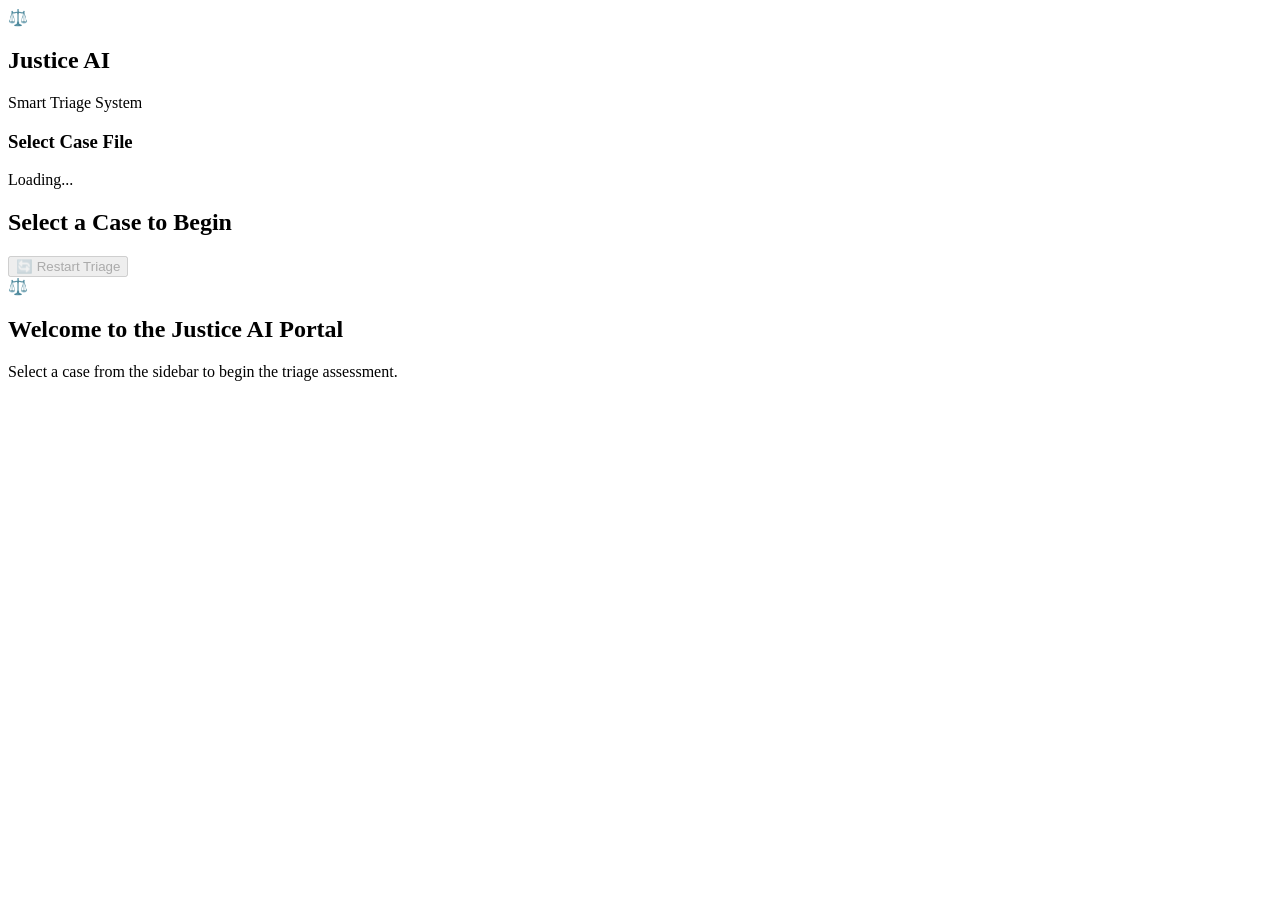
==== server/ui/index.html @ 819ed519 "feat: Implement Smart Triage UI with AI Resolution and Escalation flow" ====
<!DOCTYPE html>
<html lang="en">
<head>
    <meta charset="UTF-8">
    <meta name="viewport" content="width=device-width, initial-scale=1.0">
    <title>Justice AI Portal - Smart Triage</title>
    <link href="https://fonts.googleapis.com/css2?family=Inter:wght@300;400;500;600;700&display=swap" rel="stylesheet">
    <link rel="stylesheet" href="/styles.css">
</head>
<body>
    <div class="app-container">
        <!-- Sidebar -->
        <aside class="sidebar">
            <div class="logo-container">
                <span class="emoji">⚖️</span>
                <h1>Justice AI</h1>
                <p class="subtitle">Smart Triage System</p>
            </div>
            
            <div class="sidebar-section">
                <h3>Select Case File</h3>
                <div id="task-list" class="task-list">
                    <div class="loading-spinner">Loading...</div>
                </div>
            </div>
        </aside>

        <!-- Main Content -->
        <main class="main-content">
            <header class="top-nav">
                <div class="case-header">
                    <h2 id="case-title">Select a Case to Begin</h2>
                    <span id="case-difficulty" class="badge" style="display:none;"></span>
                </div>
                <button id="reset-btn" class="btn secondary-btn" disabled>🔄 Restart Triage</button>
            </header>

            <div id="empty-state" class="empty-state">
                <span class="emoji-large">⚖️</span>
                <h2>Welcome to the Justice AI Portal</h2>
                <p>Select a case from the sidebar to begin the triage assessment.</p>
            </div>

            <div id="triage-flow" style="display: none;">
                <!-- Progress Stepper -->
                <div class="stepper">
                    <div class="step active" id="step-1">1. Triage</div>
                    <div class="step" id="step-2">2. Category</div>
                    <div class="step" id="step-3">3. Evidence</div>
                    <div class="step" id="step-4">4. Resolution</div>
                </div>

                <!-- Phase A: Civil vs Criminal -->
                <div id="phase-a" class="phase-panel panel glass">
                    <h3 class="phase-title">Current Status: Assessment Phase</h3>
                    <p class="phase-subtitle">Please identify the nature of your legal matter to begin.</p>
                    <div class="triage-buttons">
                        <button class="triage-btn" data-type="civil">
                            <span class="btn-title">[ CIVIL CASE ]</span>
                            <span class="btn-desc">Disputes between individuals/orgs</span>
                        </button>
                        <button class="triage-btn" data-type="criminal">
                            <span class="btn-title">[ CRIMINAL CASE ]</span>
                            <span class="btn-desc">Offenses against the law/state</span>
                        </button>
                    </div>
                </div>

                <!-- Phase B: Sub-Category -->
                <div id="phase-b" class="phase-panel panel glass" style="display: none;">
                    <h3 class="phase-title">Select Sub-Category</h3>
                    <div class="grid-buttons" id="sub-cat-grid">
                        <!-- Populated by JS -->
                    </div>
                    <div class="mt-3">
                        <button class="btn secondary-btn" id="back-to-a">Back</button>
                    </div>
                </div>

                <!-- Phase C & D: Evidence & AI Resolution -->
                <div id="phase-c" class="content-grid" style="display: none;">
                    <!-- Left Panel: Case Details / Evidence -->
                    <div class="case-details panel glass">
                        <div class="section-block">
                            <h3>Fact Pattern</h3>
                            <p id="fact-pattern" class="text-block">...</p>
                        </div>
                        <div class="section-block">
                            <h3>Evidence Flags</h3>
                            <div id="evidence-flags" class="tags-container"></div>
                        </div>
                        <div class="section-block">
                            <h3>Applicable Statutes</h3>
                            <ul id="statutes-list" class="styled-list"></ul>
                        </div>
                        <div class="section-block">
                            <h3>Precedents</h3>
                            <div id="precedents-list" class="accordion"></div>
                        </div>
                    </div>

                    <!-- Right Panel: AI Resolution -->
                    <div class="judgment-panel panel glass">
                        <div id="ai-trigger-section">
                            <h3>Evidence Gathered</h3>
                            <p class="hint-text mb-3">The AI will now analyze the dossier and prepare a draft resolution.</p>
                            <button id="summon-ai-btn" class="btn primary-btn w-100">Generate Draft Resolution</button>
                        </div>

                        <!-- AI Processing State -->
                        <div id="ai-loading" class="ai-loading" style="display: none; text-align: center; padding: 2rem 0;">
                            <div class="spinner" style="margin: 0 auto 1rem;">⚖️</div>
                            <p id="ai-loading-text" style="color: var(--accent-primary); font-style: italic;">Compiling AI Judgment Summary...</p>
                        </div>

                        <!-- AI Output Panel -->
                        <div id="ai-output" class="ai-output" style="display: none;">
                            <div class="ai-header">
                                ⚖️ AI Preliminary Resolution
                                <span class="status-badge">Status: Draft Prepared</span>
                            </div>
                            
                            <div class="ai-verdict-box">
                                <div><strong>Case ID:</strong> <span id="ai-case-id"></span></div>
                                <div class="mt-2"><strong>Recommended Verdict:</strong> <span id="ai-verdict" class="badge"></span></div>
                            </div>
                            
                            <div class="ai-reasoning">
                                <strong>Analysis:</strong>
                                <p id="ai-reasoning-text" class="text-block ai-text-block"></p>
                            </div>

                            <!-- Decision Matrix -->
                            <div id="decision-matrix" class="decision-matrix mt-3">
                                <h4>Choose an Action:</h4>
                                <div class="decision-buttons">
                                    <button class="btn btn-success w-100 mb-2" id="btn-accept">✅ Accept AI Resolution</button>
                                    <button class="btn btn-info w-100 mb-2" id="btn-refine">📝 Add More Context</button>
                                    <button class="btn btn-danger outline w-100" id="btn-escalate">🧑‍⚖️ Request Human Judge</button>
                                </div>
                            </div>

                            <!-- Results Overlay (After Accept) -->
                            <div id="results-overlay" class="results-overlay mt-3" style="display: none;">
                                <h3>Official Record Saved</h3>
                                <div class="metrics-grid">
                                    <div class="metric"><span class="metric-label">Logic</span><span id="score-logic">0.00</span></div>
                                    <div class="metric"><span class="metric-label">Accuracy</span><span id="score-accuracy">0.00</span></div>
                                    <div class="metric"><span class="metric-label">Fairness</span><span id="score-fairness">0.00</span></div>
                                    <div class="metric"><span class="metric-label">Citation</span><span id="score-citation">0.00</span></div>
                                </div>
                                <div style="text-align:center; margin-top: 1rem; color:var(--accent-success); font-weight:bold;">
                                    Composite Score: <span id="composite-score">0.00</span>
                                </div>
                            </div>
                        </div>
                    </div>
                </div>
            </div>
        </main>
    </div>

    <!-- Escalation Modal -->
    <div id="escalation-modal" class="modal-overlay" style="display: none;">
        <div class="modal-content glass panel">
            <h3>Transitioning to Human Oversight...</h3>
            <p>To help the Judge review your case faster, please tell us why you are escalating:</p>
            <div class="checkbox-group mt-3">
                <label class="checkbox-label"><input type="checkbox"> I disagree with the AI's interpretation of the law.</label>
                <label class="checkbox-label"><input type="checkbox"> The AI missed a key piece of my evidence.</label>
                <label class="checkbox-label"><input type="checkbox"> The case is too emotionally/legally complex for an algorithm.</label>
            </div>
            <div class="mt-4" style="display:flex; gap:10px;">
                <button class="btn btn-danger w-100" id="btn-confirm-transfer">Confirm Transfer</button>
                <button class="btn secondary-btn w-100" id="btn-cancel-transfer">Cancel</button>
            </div>
        </div>
    </div>

    <script src="/script.js"></script>
</body>
</html>
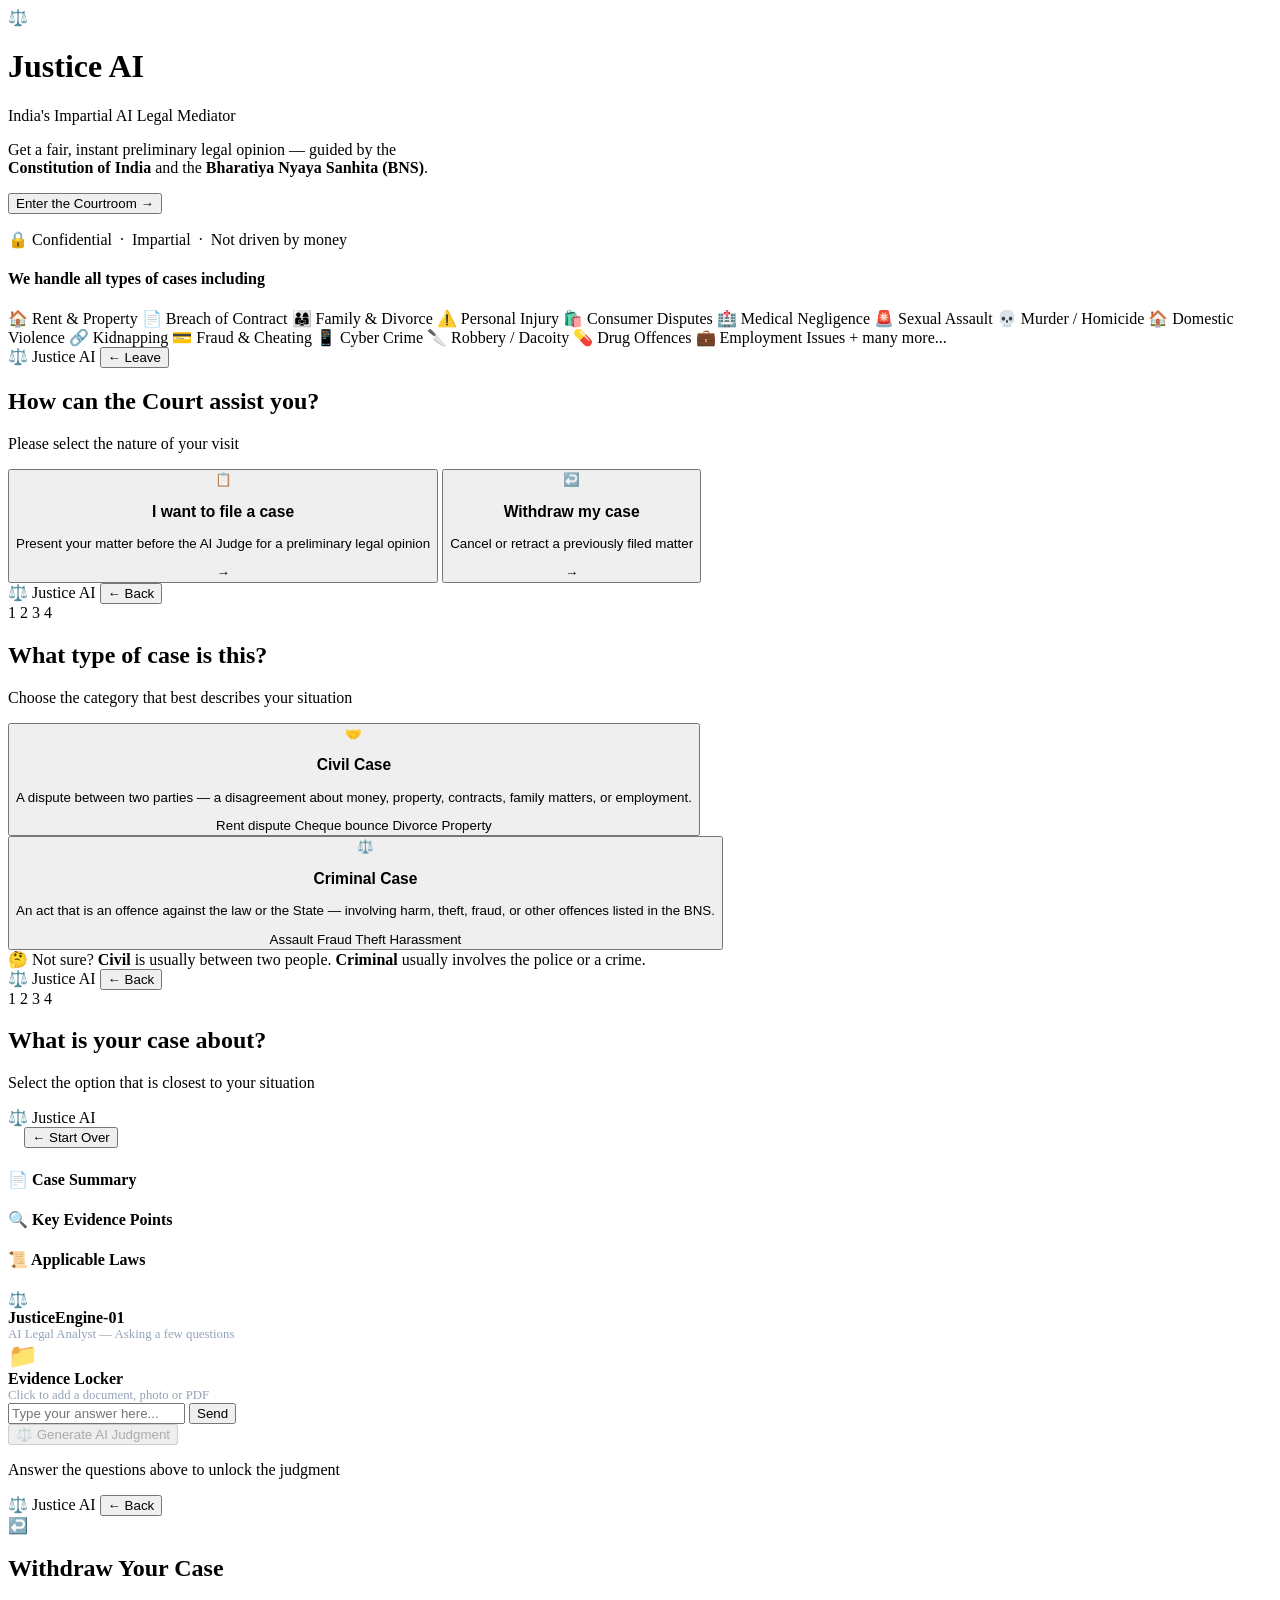
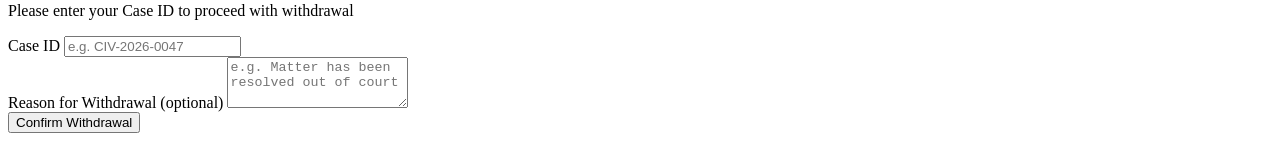
==== commit 7407e6a7: "feat: Real LLM chat, expanded case categories (murder/assault/rape/DV), case overview on landing" ====
--- a/server/ui/index.html
+++ b/server/ui/index.html
@@ -3,176 +3,350 @@
 <head>
     <meta charset="UTF-8">
     <meta name="viewport" content="width=device-width, initial-scale=1.0">
-    <title>Justice AI Portal - Smart Triage</title>
-    <link href="https://fonts.googleapis.com/css2?family=Inter:wght@300;400;500;600;700&display=swap" rel="stylesheet">
-    <link rel="stylesheet" href="/styles.css">
+    <title>Justice AI — India's AI Legal Mediator</title>
+    <meta name="description" content="File your case, get a fair AI-powered legal opinion, and access justice without delays.">
+    <link rel="preconnect" href="https://fonts.googleapis.com">
+    <link rel="preconnect" href="https://fonts.gstatic.com" crossorigin>
+    <link href="https://fonts.googleapis.com/css2?family=Playfair+Display:wght@400;600;700&family=Inter:wght@300;400;500;600;700&display=swap" rel="stylesheet">
+    <link rel="stylesheet" href="/styles.css?v=4">
 </head>
 <body>
-    <div class="app-container">
-        <!-- Sidebar -->
-        <aside class="sidebar">
-            <div class="logo-container">
-                <span class="emoji">⚖️</span>
-                <h1>Justice AI</h1>
-                <p class="subtitle">Smart Triage System</p>
-            </div>
-            
-            <div class="sidebar-section">
-                <h3>Select Case File</h3>
-                <div id="task-list" class="task-list">
-                    <div class="loading-spinner">Loading...</div>
-                </div>
-            </div>
-        </aside>
-
-        <!-- Main Content -->
-        <main class="main-content">
-            <header class="top-nav">
-                <div class="case-header">
-                    <h2 id="case-title">Select a Case to Begin</h2>
-                    <span id="case-difficulty" class="badge" style="display:none;"></span>
-                </div>
-                <button id="reset-btn" class="btn secondary-btn" disabled>🔄 Restart Triage</button>
-            </header>
-
-            <div id="empty-state" class="empty-state">
-                <span class="emoji-large">⚖️</span>
-                <h2>Welcome to the Justice AI Portal</h2>
-                <p>Select a case from the sidebar to begin the triage assessment.</p>
-            </div>
-
-            <div id="triage-flow" style="display: none;">
-                <!-- Progress Stepper -->
-                <div class="stepper">
-                    <div class="step active" id="step-1">1. Triage</div>
-                    <div class="step" id="step-2">2. Category</div>
-                    <div class="step" id="step-3">3. Evidence</div>
-                    <div class="step" id="step-4">4. Resolution</div>
-                </div>
-
-                <!-- Phase A: Civil vs Criminal -->
-                <div id="phase-a" class="phase-panel panel glass">
-                    <h3 class="phase-title">Current Status: Assessment Phase</h3>
-                    <p class="phase-subtitle">Please identify the nature of your legal matter to begin.</p>
-                    <div class="triage-buttons">
-                        <button class="triage-btn" data-type="civil">
-                            <span class="btn-title">[ CIVIL CASE ]</span>
-                            <span class="btn-desc">Disputes between individuals/orgs</span>
+
+    <!-- ═══════════════════════════════════════════════════ -->
+    <!--  SCREEN 1: THE LANDING PAGE                        -->
+    <!-- ═══════════════════════════════════════════════════ -->
+    <div id="screen-landing" class="screen active">
+        <div class="landing-bg"></div>
+        <div class="landing-content">
+            <div class="emblem">⚖️</div>
+            <h1 class="portal-title">Justice AI</h1>
+            <p class="portal-sub">India's Impartial AI Legal Mediator</p>
+            <p class="portal-desc">
+                Get a fair, instant preliminary legal opinion — guided by the<br>
+                <strong>Constitution of India</strong> and the <strong>Bharatiya Nyaya Sanhita (BNS)</strong>.
+            </p>
+            <button id="enter-btn" class="btn-gold pulse">
+                Enter the Courtroom
+                <span class="btn-arrow">→</span>
+            </button>
+            <p class="landing-note">🔒 Confidential &nbsp;·&nbsp; Impartial &nbsp;·&nbsp; Not driven by money</p>
+
+            <div class="overview-strip">
+                <h4>We handle all types of cases including</h4>
+                <div class="overview-chips">
+                    <span class="ov-chip">🏠 Rent &amp; Property</span>
+                    <span class="ov-chip">📄 Breach of Contract</span>
+                    <span class="ov-chip">👨‍👩‍👧 Family &amp; Divorce</span>
+                    <span class="ov-chip">⚠️ Personal Injury</span>
+                    <span class="ov-chip">🛍️ Consumer Disputes</span>
+                    <span class="ov-chip">🏥 Medical Negligence</span>
+                    <span class="ov-chip red">🚨 Sexual Assault</span>
+                    <span class="ov-chip red">💀 Murder / Homicide</span>
+                    <span class="ov-chip red">🏠 Domestic Violence</span>
+                    <span class="ov-chip red">🔗 Kidnapping</span>
+                    <span class="ov-chip">💳 Fraud &amp; Cheating</span>
+                    <span class="ov-chip">📱 Cyber Crime</span>
+                    <span class="ov-chip red">🔪 Robbery / Dacoity</span>
+                    <span class="ov-chip">💊 Drug Offences</span>
+                    <span class="ov-chip">💼 Employment Issues</span>
+                    <span class="ov-chip">+ many more...</span>
+                </div>
+            </div>
+        </div>
+    </div>
+
+    <!-- ═══════════════════════════════════════════════════ -->
+    <!--  SCREEN 2: WHAT DO YOU WANT TO DO?                 -->
+    <!-- ═══════════════════════════════════════════════════ -->
+    <div id="screen-action" class="screen">
+        <div class="court-nav">
+            <span class="nav-logo">⚖️ Justice AI</span>
+            <button class="btn-ghost" id="back-to-landing">← Leave</button>
+        </div>
+        <div class="screen-inner">
+            <h2 class="screen-title">How can the Court assist you?</h2>
+            <p class="screen-subtitle">Please select the nature of your visit</p>
+
+            <div class="action-cards">
+                <button class="action-card primary-card" id="btn-file-case">
+                    <div class="card-icon">📋</div>
+                    <div class="card-body">
+                        <h3>I want to file a case</h3>
+                        <p>Present your matter before the AI Judge for a preliminary legal opinion</p>
+                    </div>
+                    <span class="card-arrow">→</span>
+                </button>
+
+                <button class="action-card danger-card" id="btn-withdraw">
+                    <div class="card-icon">↩️</div>
+                    <div class="card-body">
+                        <h3>Withdraw my case</h3>
+                        <p>Cancel or retract a previously filed matter</p>
+                    </div>
+                    <span class="card-arrow">→</span>
+                </button>
+            </div>
+        </div>
+    </div>
+
+    <!-- ═══════════════════════════════════════════════════ -->
+    <!--  SCREEN 3: CIVIL OR CRIMINAL?                      -->
+    <!-- ═══════════════════════════════════════════════════ -->
+    <div id="screen-type" class="screen">
+        <div class="court-nav">
+            <span class="nav-logo">⚖️ Justice AI</span>
+            <button class="btn-ghost" id="back-to-action">← Back</button>
+        </div>
+        <div class="screen-inner">
+            <div class="progress-strip">
+                <span class="ps-dot done">1</span>
+                <span class="ps-line done"></span>
+                <span class="ps-dot active">2</span>
+                <span class="ps-line"></span>
+                <span class="ps-dot">3</span>
+                <span class="ps-line"></span>
+                <span class="ps-dot">4</span>
+            </div>
+
+            <h2 class="screen-title">What type of case is this?</h2>
+            <p class="screen-subtitle">Choose the category that best describes your situation</p>
+
+            <div class="type-cards">
+                <button class="type-card" id="btn-civil" data-type="civil">
+                    <div class="type-icon">🤝</div>
+                    <h3>Civil Case</h3>
+                    <p>A dispute between two parties — a disagreement about money, property, contracts, family matters, or employment.</p>
+                    <div class="type-examples">
+                        <span>Rent dispute</span>
+                        <span>Cheque bounce</span>
+                        <span>Divorce</span>
+                        <span>Property</span>
+                    </div>
+                </button>
+
+                <button class="type-card" id="btn-criminal" data-type="criminal">
+                    <div class="type-icon">⚖️</div>
+                    <h3>Criminal Case</h3>
+                    <p>An act that is an offence against the law or the State — involving harm, theft, fraud, or other offences listed in the BNS.</p>
+                    <div class="type-examples">
+                        <span>Assault</span>
+                        <span>Fraud</span>
+                        <span>Theft</span>
+                        <span>Harassment</span>
+                    </div>
+                </button>
+            </div>
+
+            <div class="help-note">
+                <span>🤔</span>
+                <span>Not sure? <strong>Civil</strong> is usually between two people. <strong>Criminal</strong> usually involves the police or a crime.</span>
+            </div>
+        </div>
+    </div>
+
+    <!-- ═══════════════════════════════════════════════════ -->
+    <!--  SCREEN 4: SUB-CATEGORY                            -->
+    <!-- ═══════════════════════════════════════════════════ -->
+    <div id="screen-subcat" class="screen">
+        <div class="court-nav">
+            <span class="nav-logo">⚖️ Justice AI</span>
+            <button class="btn-ghost" id="back-to-type">← Back</button>
+        </div>
+        <div class="screen-inner">
+            <div class="progress-strip">
+                <span class="ps-dot done">1</span>
+                <span class="ps-line done"></span>
+                <span class="ps-dot done">2</span>
+                <span class="ps-line done"></span>
+                <span class="ps-dot active">3</span>
+                <span class="ps-line"></span>
+                <span class="ps-dot">4</span>
+            </div>
+
+            <h2 class="screen-title">What is your case about?</h2>
+            <p class="screen-subtitle">Select the option that is closest to your situation</p>
+
+            <div id="subcat-grid" class="subcat-grid">
+                <!-- Populated by JS -->
+            </div>
+        </div>
+    </div>
+
+    <!-- ═══════════════════════════════════════════════════ -->
+    <!--  SCREEN 5: THE DOSSIER (Fact Finding + AI)         -->
+    <!-- ═══════════════════════════════════════════════════ -->
+    <div id="screen-dossier" class="screen">
+        <div class="court-nav">
+            <span class="nav-logo">⚖️ Justice AI</span>
+            <div style="display:flex; gap:1rem; align-items:center;">
+                <span id="dossier-badge" class="case-badge"></span>
+                <button class="btn-ghost" id="back-to-subcat">← Start Over</button>
+            </div>
+        </div>
+
+        <div class="dossier-layout">
+            <!-- Left: Case Facts (read-only) -->
+            <div class="dossier-left">
+                <div class="dossier-section">
+                    <h4 class="dossier-label">📄 Case Summary</h4>
+                    <p id="d-fact-pattern" class="dossier-text"></p>
+                </div>
+                <div class="dossier-section">
+                    <h4 class="dossier-label">🔍 Key Evidence Points</h4>
+                    <div id="d-evidence" class="evidence-chips"></div>
+                </div>
+                <div class="dossier-section">
+                    <h4 class="dossier-label">📜 Applicable Laws</h4>
+                    <ul id="d-statutes" class="law-list"></ul>
+                </div>
+            </div>
+
+            <!-- Right: Chat + AI output -->
+            <div class="dossier-right">
+                <!-- State A: Chat (Fact Finding) -->
+                <div id="chat-panel">
+                    <div class="chat-header">
+                        <span class="chat-avatar">⚖️</span>
+                        <div>
+                            <strong>JusticeEngine-01</strong>
+                            <p style="font-size:0.8rem; color:#94a3b8; margin:0;">AI Legal Analyst — Asking a few questions</p>
+                        </div>
+                    </div>
+
+                    <div id="chat-messages" class="chat-messages">
+                        <!-- populated by JS -->
+                    </div>
+
+                    <div id="locker-zone" class="locker-zone" title="Click to simulate uploading evidence document">
+                        <span style="font-size:1.5rem;">📁</span>
+                        <div>
+                            <strong>Evidence Locker</strong>
+                            <p style="font-size:0.8rem; margin:0; color:#94a3b8;">Click to add a document, photo or PDF</p>
+                        </div>
+                    </div>
+
+                    <div class="chat-input-bar">
+                        <input id="chat-input" type="text" placeholder="Type your answer here...">
+                        <button id="chat-send" class="btn-send">Send</button>
+                    </div>
+
+                    <button id="generate-btn" class="btn-gold w-100 mt-2" disabled>
+                        ⚖️ Generate AI Judgment
+                    </button>
+                    <p id="generate-hint" class="generate-hint">Answer the questions above to unlock the judgment</p>
+                </div>
+
+                <!-- State B: AI Processing -->
+                <div id="ai-thinking" style="display:none;" class="ai-thinking-panel">
+                    <div class="thinking-orb">⚖️</div>
+                    <h3>Consulting the Constitution &amp; BNS...</h3>
+                    <p>JusticeEngine-01 is reviewing your dossier</p>
+                </div>
+
+                <!-- State C: AI Verdict -->
+                <div id="verdict-panel" style="display:none;">
+                    <div class="verdict-header">
+                        <span>⚖️ AI Preliminary Resolution</span>
+                        <span class="draft-tag">DRAFT</span>
+                    </div>
+
+                    <div class="verdict-body">
+                        <div class="verdict-row">
+                            <span class="vr-label">Case ID</span>
+                            <span id="v-case-id" class="vr-value"></span>
+                        </div>
+                        <div class="verdict-row">
+                            <span class="vr-label">Recommended Finding</span>
+                            <span id="v-verdict" class="verdict-pill"></span>
+                        </div>
+                    </div>
+
+                    <div class="verdict-analysis">
+                        <h4>📘 Legal Analysis</h4>
+                        <p id="v-reasoning"></p>
+                    </div>
+
+                    <div class="verdict-actions">
+                        <p class="verdict-action-label">What would you like to do?</p>
+                        <button id="btn-accept" class="verdict-btn accept">
+                            <span class="vbtn-icon">✅</span>
+                            <div>
+                                <strong>Accept &amp; Close Case</strong>
+                                <p>I accept this resolution. Please finalise and record.</p>
+                            </div>
                         </button>
-                        <button class="triage-btn" data-type="criminal">
-                            <span class="btn-title">[ CRIMINAL CASE ]</span>
-                            <span class="btn-desc">Offenses against the law/state</span>
+                        <button id="btn-escalate" class="verdict-btn escalate">
+                            <span class="vbtn-icon">🧑‍⚖️</span>
+                            <div>
+                                <strong>Request Human Judge</strong>
+                                <p>I am not satisfied. I want a real judge to review this.</p>
+                            </div>
                         </button>
                     </div>
                 </div>
 
-                <!-- Phase B: Sub-Category -->
-                <div id="phase-b" class="phase-panel panel glass" style="display: none;">
-                    <h3 class="phase-title">Select Sub-Category</h3>
-                    <div class="grid-buttons" id="sub-cat-grid">
-                        <!-- Populated by JS -->
-                    </div>
-                    <div class="mt-3">
-                        <button class="btn secondary-btn" id="back-to-a">Back</button>
-                    </div>
-                </div>
-
-                <!-- Phase C & D: Evidence & AI Resolution -->
-                <div id="phase-c" class="content-grid" style="display: none;">
-                    <!-- Left Panel: Case Details / Evidence -->
-                    <div class="case-details panel glass">
-                        <div class="section-block">
-                            <h3>Fact Pattern</h3>
-                            <p id="fact-pattern" class="text-block">...</p>
-                        </div>
-                        <div class="section-block">
-                            <h3>Evidence Flags</h3>
-                            <div id="evidence-flags" class="tags-container"></div>
-                        </div>
-                        <div class="section-block">
-                            <h3>Applicable Statutes</h3>
-                            <ul id="statutes-list" class="styled-list"></ul>
-                        </div>
-                        <div class="section-block">
-                            <h3>Precedents</h3>
-                            <div id="precedents-list" class="accordion"></div>
-                        </div>
-                    </div>
-
-                    <!-- Right Panel: AI Resolution -->
-                    <div class="judgment-panel panel glass">
-                        <div id="ai-trigger-section">
-                            <h3>Evidence Gathered</h3>
-                            <p class="hint-text mb-3">The AI will now analyze the dossier and prepare a draft resolution.</p>
-                            <button id="summon-ai-btn" class="btn primary-btn w-100">Generate Draft Resolution</button>
-                        </div>
-
-                        <!-- AI Processing State -->
-                        <div id="ai-loading" class="ai-loading" style="display: none; text-align: center; padding: 2rem 0;">
-                            <div class="spinner" style="margin: 0 auto 1rem;">⚖️</div>
-                            <p id="ai-loading-text" style="color: var(--accent-primary); font-style: italic;">Compiling AI Judgment Summary...</p>
-                        </div>
-
-                        <!-- AI Output Panel -->
-                        <div id="ai-output" class="ai-output" style="display: none;">
-                            <div class="ai-header">
-                                ⚖️ AI Preliminary Resolution
-                                <span class="status-badge">Status: Draft Prepared</span>
-                            </div>
-                            
-                            <div class="ai-verdict-box">
-                                <div><strong>Case ID:</strong> <span id="ai-case-id"></span></div>
-                                <div class="mt-2"><strong>Recommended Verdict:</strong> <span id="ai-verdict" class="badge"></span></div>
-                            </div>
-                            
-                            <div class="ai-reasoning">
-                                <strong>Analysis:</strong>
-                                <p id="ai-reasoning-text" class="text-block ai-text-block"></p>
-                            </div>
-
-                            <!-- Decision Matrix -->
-                            <div id="decision-matrix" class="decision-matrix mt-3">
-                                <h4>Choose an Action:</h4>
-                                <div class="decision-buttons">
-                                    <button class="btn btn-success w-100 mb-2" id="btn-accept">✅ Accept AI Resolution</button>
-                                    <button class="btn btn-info w-100 mb-2" id="btn-refine">📝 Add More Context</button>
-                                    <button class="btn btn-danger outline w-100" id="btn-escalate">🧑‍⚖️ Request Human Judge</button>
-                                </div>
-                            </div>
-
-                            <!-- Results Overlay (After Accept) -->
-                            <div id="results-overlay" class="results-overlay mt-3" style="display: none;">
-                                <h3>Official Record Saved</h3>
-                                <div class="metrics-grid">
-                                    <div class="metric"><span class="metric-label">Logic</span><span id="score-logic">0.00</span></div>
-                                    <div class="metric"><span class="metric-label">Accuracy</span><span id="score-accuracy">0.00</span></div>
-                                    <div class="metric"><span class="metric-label">Fairness</span><span id="score-fairness">0.00</span></div>
-                                    <div class="metric"><span class="metric-label">Citation</span><span id="score-citation">0.00</span></div>
-                                </div>
-                                <div style="text-align:center; margin-top: 1rem; color:var(--accent-success); font-weight:bold;">
-                                    Composite Score: <span id="composite-score">0.00</span>
-                                </div>
-                            </div>
-                        </div>
-                    </div>
-                </div>
-            </div>
-        </main>
-    </div>
-
-    <!-- Escalation Modal -->
-    <div id="escalation-modal" class="modal-overlay" style="display: none;">
-        <div class="modal-content glass panel">
-            <h3>Transitioning to Human Oversight...</h3>
-            <p>To help the Judge review your case faster, please tell us why you are escalating:</p>
-            <div class="checkbox-group mt-3">
-                <label class="checkbox-label"><input type="checkbox"> I disagree with the AI's interpretation of the law.</label>
-                <label class="checkbox-label"><input type="checkbox"> The AI missed a key piece of my evidence.</label>
-                <label class="checkbox-label"><input type="checkbox"> The case is too emotionally/legally complex for an algorithm.</label>
-            </div>
-            <div class="mt-4" style="display:flex; gap:10px;">
-                <button class="btn btn-danger w-100" id="btn-confirm-transfer">Confirm Transfer</button>
-                <button class="btn secondary-btn w-100" id="btn-cancel-transfer">Cancel</button>
+                <!-- State D: Accepted -->
+                <div id="accepted-panel" style="display:none;" class="outcome-panel success">
+                    <div class="outcome-icon">✅</div>
+                    <h3>Case Resolved</h3>
+                    <p>The AI resolution has been accepted and formally recorded. No further action is required.</p>
+                    <div class="metrics-row" id="metrics-row"></div>
+                    <button class="btn-ghost mt-2" onclick="location.reload()">← Return to Homepage</button>
+                </div>
+
+                <!-- State E: Escalated -->
+                <div id="escalated-panel" style="display:none;" class="outcome-panel escalated">
+                    <div class="outcome-icon">🧑‍⚖️</div>
+                    <h3>Case Forwarded to Human Judge</h3>
+                    <p>Your complete case file and the AI's preliminary analysis have been securely sent to a human presiding officer for review.</p>
+                    <p style="font-size:0.85rem; color:#94a3b8; margin-top:1rem;">Note: Human review may take longer than AI resolution.</p>
+                    <button class="btn-ghost mt-2" onclick="location.reload()">← Return to Homepage</button>
+                </div>
+            </div>
+        </div>
+    </div>
+
+    <!-- ═══════════════════════════════════════════════════ -->
+    <!--  SCREEN: WITHDRAW CASE                             -->
+    <!-- ═══════════════════════════════════════════════════ -->
+    <div id="screen-withdraw" class="screen">
+        <div class="court-nav">
+            <span class="nav-logo">⚖️ Justice AI</span>
+            <button class="btn-ghost" id="back-from-withdraw">← Back</button>
+        </div>
+        <div class="screen-inner" style="max-width:520px;">
+            <div class="withdraw-icon">↩️</div>
+            <h2 class="screen-title">Withdraw Your Case</h2>
+            <p class="screen-subtitle">Please enter your Case ID to proceed with withdrawal</p>
+
+            <div class="form-field">
+                <label>Case ID</label>
+                <input type="text" id="withdraw-id" placeholder="e.g. CIV-2026-0047">
+            </div>
+            <div class="form-field">
+                <label>Reason for Withdrawal (optional)</label>
+                <textarea id="withdraw-reason" rows="3" placeholder="e.g. Matter has been resolved out of court"></textarea>
+            </div>
+            <button class="btn-danger w-100" id="btn-confirm-withdraw">Confirm Withdrawal</button>
+        </div>
+    </div>
+
+    <!-- ═══════════════════════════════════════════════════ -->
+    <!--  ESCALATION MODAL                                  -->
+    <!-- ═══════════════════════════════════════════════════ -->
+    <div id="escalation-modal" class="modal-overlay" style="display:none;">
+        <div class="modal-box">
+            <h3>Request Human Judge</h3>
+            <p>Please tell us why you are not satisfied with the AI's resolution. This will help the Judge review your case faster.</p>
+            <div class="check-list">
+                <label class="check-item"><input type="checkbox" id="r1"> I disagree with how the law was interpreted</label>
+                <label class="check-item"><input type="checkbox" id="r2"> Important evidence was not considered</label>
+                <label class="check-item"><input type="checkbox" id="r3"> The case is too complex for an AI</label>
+                <label class="check-item"><input type="checkbox" id="r4"> Other reason</label>
+            </div>
+            <div style="display:flex; gap:1rem; margin-top:1.5rem;">
+                <button id="modal-confirm" class="btn-danger w-100">Confirm — Forward to Judge</button>
+                <button id="modal-cancel" class="btn-ghost w-100">Cancel</button>
             </div>
         </div>
     </div>
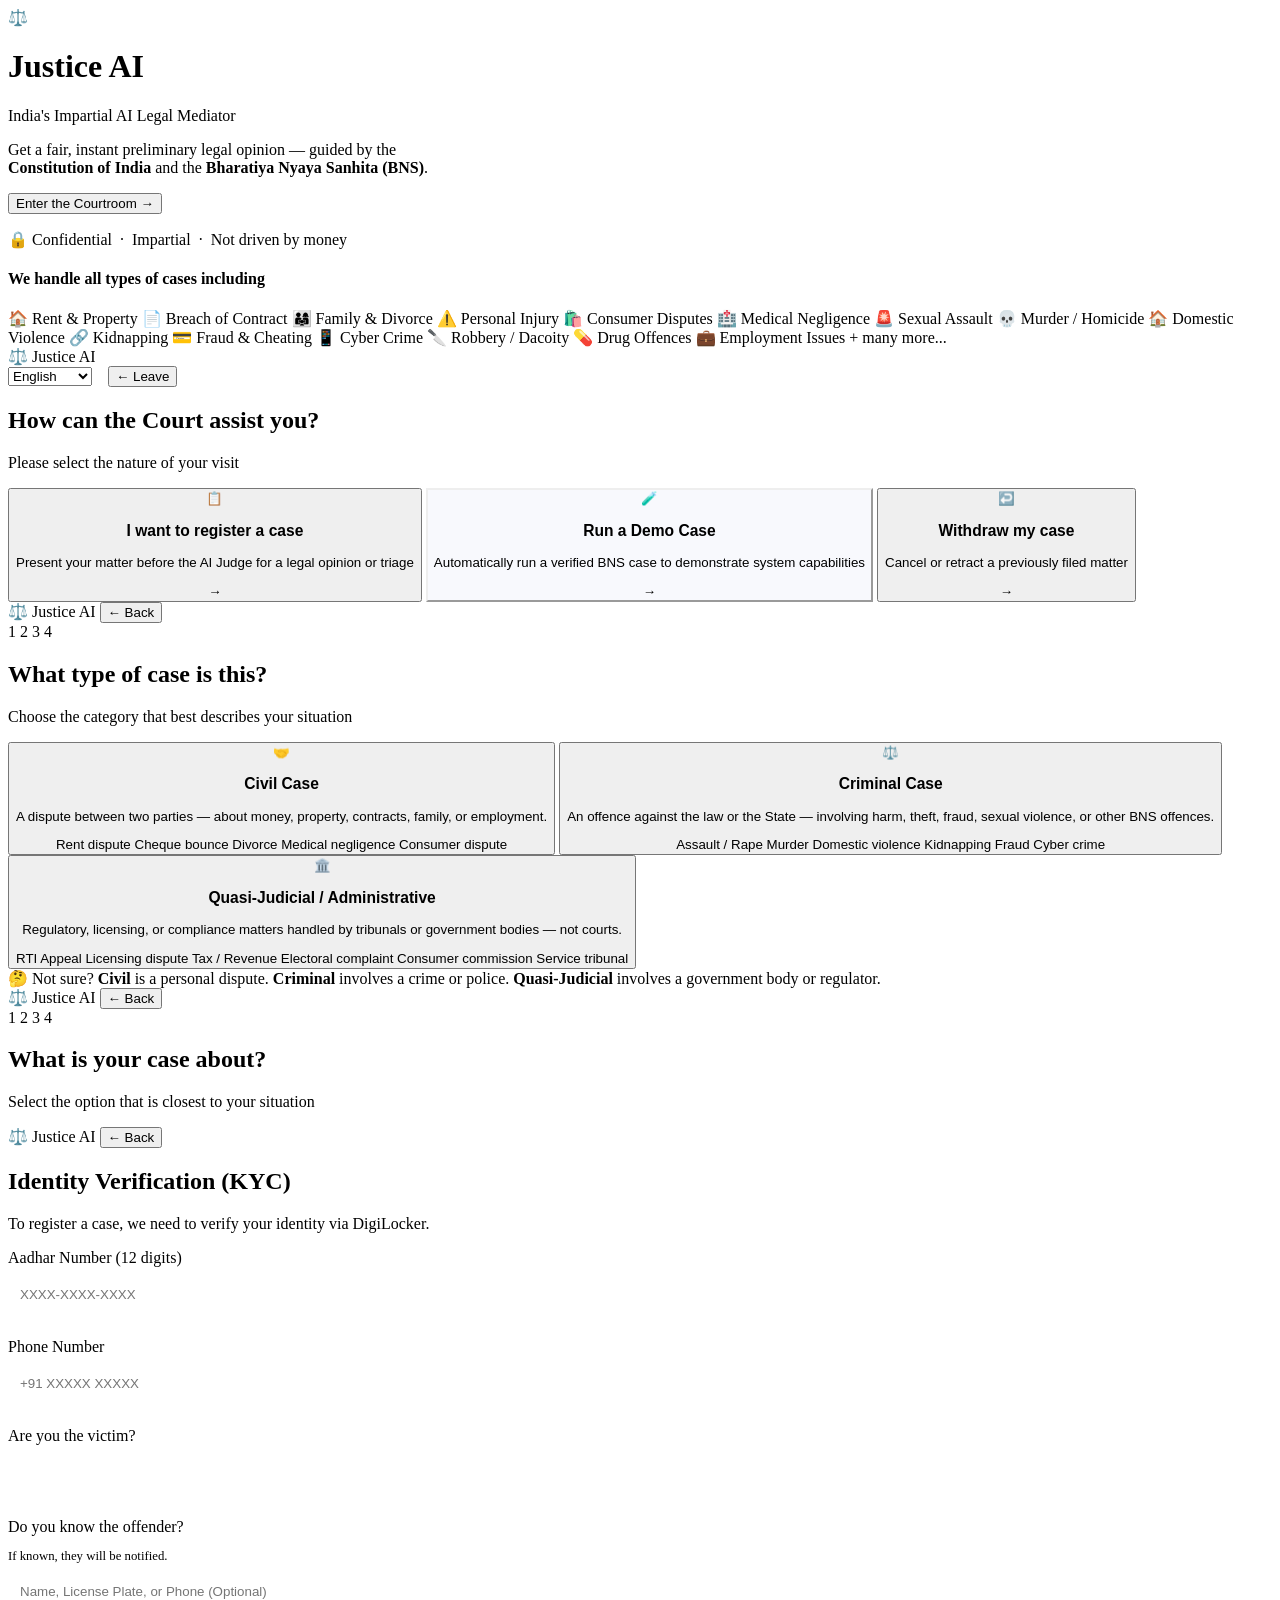
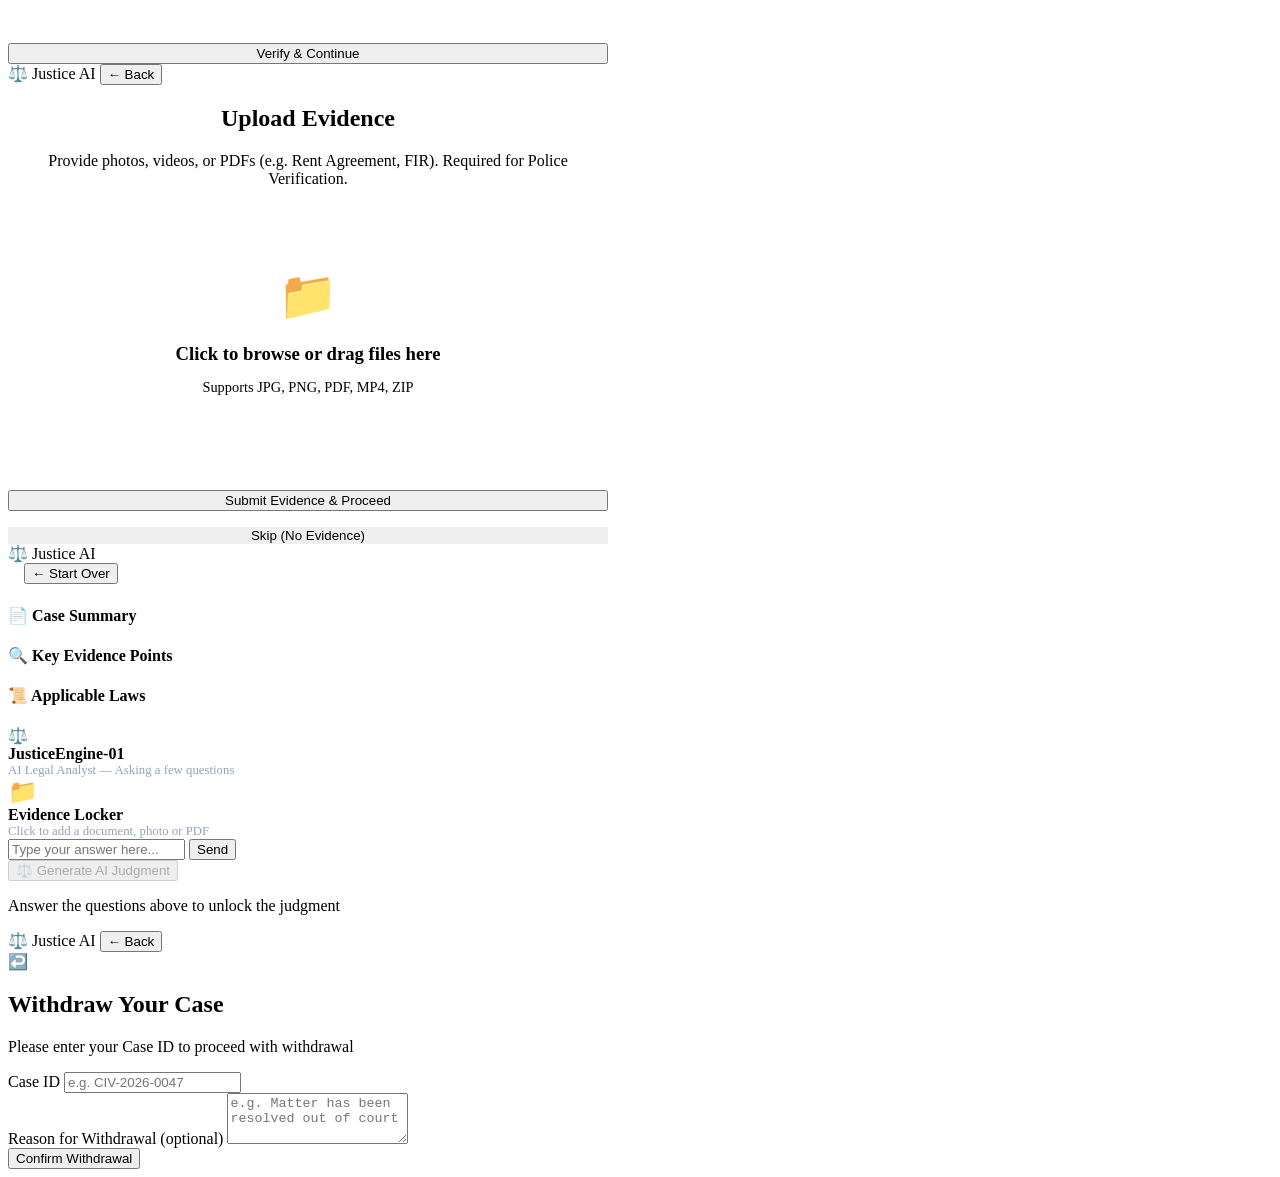
==== commit c97b1cce: "feat: Phase 2 - Criminal split, Police Module, KYC, Multi-Agent Council" ====
--- a/server/ui/index.html
+++ b/server/ui/index.html
@@ -8,7 +8,7 @@
     <link rel="preconnect" href="https://fonts.googleapis.com">
     <link rel="preconnect" href="https://fonts.gstatic.com" crossorigin>
     <link href="https://fonts.googleapis.com/css2?family=Playfair+Display:wght@400;600;700&family=Inter:wght@300;400;500;600;700&display=swap" rel="stylesheet">
-    <link rel="stylesheet" href="/styles.css?v=4">
+    <link rel="stylesheet" href="/styles.css?v=7">
 </head>
 <body>
 
@@ -61,18 +61,33 @@
     <div id="screen-action" class="screen">
         <div class="court-nav">
             <span class="nav-logo">⚖️ Justice AI</span>
-            <button class="btn-ghost" id="back-to-landing">← Leave</button>
+            <div style="display: flex; gap: 1rem; align-items: center;">
+                <select id="lang-toggle" class="btn-ghost" style="appearance: auto;">
+                    <option value="en">English</option>
+                    <option value="hi">हिंदी (Hindi)</option>
+                </select>
+                <button class="btn-ghost" id="back-to-landing">← Leave</button>
+            </div>
         </div>
         <div class="screen-inner">
-            <h2 class="screen-title">How can the Court assist you?</h2>
-            <p class="screen-subtitle">Please select the nature of your visit</p>
-
-            <div class="action-cards">
+            <h2 class="screen-title" data-i18n="action_title">How can the Court assist you?</h2>
+            <p class="screen-subtitle" data-i18n="action_subtitle">Please select the nature of your visit</p>
+
+            <div class="action-cards" style="grid-template-columns: repeat(auto-fit, minmax(250px, 1fr));">
                 <button class="action-card primary-card" id="btn-file-case">
                     <div class="card-icon">📋</div>
                     <div class="card-body">
-                        <h3>I want to file a case</h3>
-                        <p>Present your matter before the AI Judge for a preliminary legal opinion</p>
+                        <h3 data-i18n="file_case">I want to register a case</h3>
+                        <p data-i18n="file_case_desc">Present your matter before the AI Judge for a legal opinion or triage</p>
+                    </div>
+                    <span class="card-arrow">→</span>
+                </button>
+
+                <button class="action-card info-card" id="btn-demo" style="border-color: var(--info); background: rgba(114, 137, 218, 0.05);">
+                    <div class="card-icon">🧪</div>
+                    <div class="card-body">
+                        <h3 data-i18n="run_demo">Run a Demo Case</h3>
+                        <p data-i18n="run_demo_desc">Automatically run a verified BNS case to demonstrate system capabilities</p>
                     </div>
                     <span class="card-arrow">→</span>
                 </button>
@@ -80,8 +95,8 @@
                 <button class="action-card danger-card" id="btn-withdraw">
                     <div class="card-icon">↩️</div>
                     <div class="card-body">
-                        <h3>Withdraw my case</h3>
-                        <p>Cancel or retract a previously filed matter</p>
+                        <h3 data-i18n="withdraw_case">Withdraw my case</h3>
+                        <p data-i18n="withdraw_desc">Cancel or retract a previously filed matter</p>
                     </div>
                     <span class="card-arrow">→</span>
                 </button>
@@ -111,35 +126,52 @@
             <h2 class="screen-title">What type of case is this?</h2>
             <p class="screen-subtitle">Choose the category that best describes your situation</p>
 
-            <div class="type-cards">
+            <div class="type-cards three-col">
                 <button class="type-card" id="btn-civil" data-type="civil">
                     <div class="type-icon">🤝</div>
                     <h3>Civil Case</h3>
-                    <p>A dispute between two parties — a disagreement about money, property, contracts, family matters, or employment.</p>
+                    <p>A dispute between two parties — about money, property, contracts, family, or employment.</p>
                     <div class="type-examples">
                         <span>Rent dispute</span>
                         <span>Cheque bounce</span>
                         <span>Divorce</span>
-                        <span>Property</span>
+                        <span>Medical negligence</span>
+                        <span>Consumer dispute</span>
                     </div>
                 </button>
 
                 <button class="type-card" id="btn-criminal" data-type="criminal">
                     <div class="type-icon">⚖️</div>
                     <h3>Criminal Case</h3>
-                    <p>An act that is an offence against the law or the State — involving harm, theft, fraud, or other offences listed in the BNS.</p>
+                    <p>An offence against the law or the State — involving harm, theft, fraud, sexual violence, or other BNS offences.</p>
                     <div class="type-examples">
-                        <span>Assault</span>
+                        <span>Assault / Rape</span>
+                        <span>Murder</span>
+                        <span>Domestic violence</span>
+                        <span>Kidnapping</span>
                         <span>Fraud</span>
-                        <span>Theft</span>
-                        <span>Harassment</span>
+                        <span>Cyber crime</span>
+                    </div>
+                </button>
+
+                <button class="type-card quasi-card" id="btn-quasi" data-type="quasi">
+                    <div class="type-icon">🏛️</div>
+                    <h3>Quasi-Judicial / Administrative</h3>
+                    <p>Regulatory, licensing, or compliance matters handled by tribunals or government bodies — not courts.</p>
+                    <div class="type-examples">
+                        <span>RTI Appeal</span>
+                        <span>Licensing dispute</span>
+                        <span>Tax / Revenue</span>
+                        <span>Electoral complaint</span>
+                        <span>Consumer commission</span>
+                        <span>Service tribunal</span>
                     </div>
                 </button>
             </div>
 
             <div class="help-note">
                 <span>🤔</span>
-                <span>Not sure? <strong>Civil</strong> is usually between two people. <strong>Criminal</strong> usually involves the police or a crime.</span>
+                <span>Not sure? <strong>Civil</strong> is a personal dispute. <strong>Criminal</strong> involves a crime or police. <strong>Quasi-Judicial</strong> involves a government body or regulator.</span>
             </div>
         </div>
     </div>
@@ -169,6 +201,80 @@
             <div id="subcat-grid" class="subcat-grid">
                 <!-- Populated by JS -->
             </div>
+        </div>
+    </div>
+
+    <!-- ═══════════════════════════════════════════════════ -->
+    <!--  SCREEN 4.1: KYC & OFFENDER INFO                   -->
+    <!-- ═══════════════════════════════════════════════════ -->
+    <div id="screen-kyc" class="screen">
+        <div class="court-nav">
+            <span class="nav-logo">⚖️ Justice AI</span>
+            <button class="btn-ghost" id="back-to-subcat-from-kyc">← Back</button>
+        </div>
+        <div class="screen-inner" style="max-width: 600px;">
+            <h2 class="screen-title" data-i18n="kyc_title">Identity Verification (KYC)</h2>
+            <p class="screen-subtitle" data-i18n="kyc_subtitle">To register a case, we need to verify your identity via DigiLocker.</p>
+
+            <div class="kyc-form">
+                <div class="form-group" style="margin-bottom: 1.5rem;">
+                    <label style="display:block; margin-bottom:0.5rem; color:var(--gold);">Aadhar Number (12 digits)</label>
+                    <input type="text" id="aadhar-input" placeholder="XXXX-XXXX-XXXX" style="width: 100%; padding: 0.75rem; border-radius: 6px; background: rgba(255,255,255,0.05); border: 1px solid var(--border); color: white;" maxlength="14">
+                </div>
+                <div class="form-group" style="margin-bottom: 1.5rem;">
+                    <label style="display:block; margin-bottom:0.5rem; color:var(--gold);">Phone Number</label>
+                    <input type="text" id="phone-input" placeholder="+91 XXXXX XXXXX" style="width: 100%; padding: 0.75rem; border-radius: 6px; background: rgba(255,255,255,0.05); border: 1px solid var(--border); color: white;">
+                </div>
+                <div class="form-group" style="margin-bottom: 1.5rem;">
+                    <label style="display:block; margin-bottom:0.5rem; color:var(--gold);">Are you the victim?</label>
+                    <select id="relation-input" style="width: 100%; padding: 0.75rem; border-radius: 6px; background: rgba(255,255,255,0.05); border: 1px solid var(--border); color: white;">
+                        <option value="victim">Yes, I am the victim</option>
+                        <option value="relative">No, filing for a relative/friend</option>
+                        <option value="witness">No, I am a witness</option>
+                    </select>
+                </div>
+                <div class="form-group" style="margin-bottom: 2rem;">
+                    <label style="display:block; margin-bottom:0.5rem; color:var(--gold);">Do you know the offender?</label>
+                    <p style="font-size: 0.8rem; color: var(--muted); margin-bottom: 0.5rem;">If known, they will be notified.</p>
+                    <input type="text" id="offender-input" placeholder="Name, License Plate, or Phone (Optional)" style="width: 100%; padding: 0.75rem; border-radius: 6px; background: rgba(255,255,255,0.05); border: 1px solid var(--border); color: white;">
+                </div>
+                
+                <button id="btn-verify-kyc" class="btn-gold" style="width: 100%; justify-content: center;">
+                    Verify & Continue
+                </button>
+            </div>
+        </div>
+    </div>
+
+    <!-- ═══════════════════════════════════════════════════ -->
+    <!--  SCREEN 4.2: EVIDENCE UPLOAD                       -->
+    <!-- ═══════════════════════════════════════════════════ -->
+    <div id="screen-evidence" class="screen">
+        <div class="court-nav">
+            <span class="nav-logo">⚖️ Justice AI</span>
+            <button class="btn-ghost" id="back-to-kyc">← Back</button>
+        </div>
+        <div class="screen-inner" style="max-width: 600px; text-align: center;">
+            <h2 class="screen-title" data-i18n="evidence_title">Upload Evidence</h2>
+            <p class="screen-subtitle" data-i18n="evidence_subtitle">Provide photos, videos, or PDFs (e.g. Rent Agreement, FIR). Required for Police Verification.</p>
+
+            <div class="upload-box" style="border: 2px dashed var(--border); padding: 3rem; border-radius: 12px; background: rgba(255,255,255,0.02); margin: 2rem 0; cursor: pointer;">
+                <div style="font-size: 3rem; margin-bottom: 1rem;">📁</div>
+                <h3 style="color: var(--gold); margin-bottom: 0.5rem;">Click to browse or drag files here</h3>
+                <p style="color: var(--muted); font-size: 0.9rem;">Supports JPG, PNG, PDF, MP4, ZIP</p>
+                <input type="file" id="evidence-file" style="display: none;" multiple>
+            </div>
+
+            <div id="upload-status" style="display: none; padding: 1rem; background: rgba(114, 137, 218, 0.1); border: 1px solid var(--info); border-radius: 6px; margin-bottom: 2rem; color: #a4bdfc;">
+                ⏳ Evidence uploaded. Pending Police Verification. (May take up to 24 hrs)
+            </div>
+
+            <button id="btn-submit-evidence" class="btn-gold" style="width: 100%; justify-content: center;">
+                Submit Evidence & Proceed
+            </button>
+            <button id="btn-skip-evidence" class="btn-ghost" style="width: 100%; margin-top: 1rem; border: none;">
+                Skip (No Evidence)
+            </button>
         </div>
     </div>
 
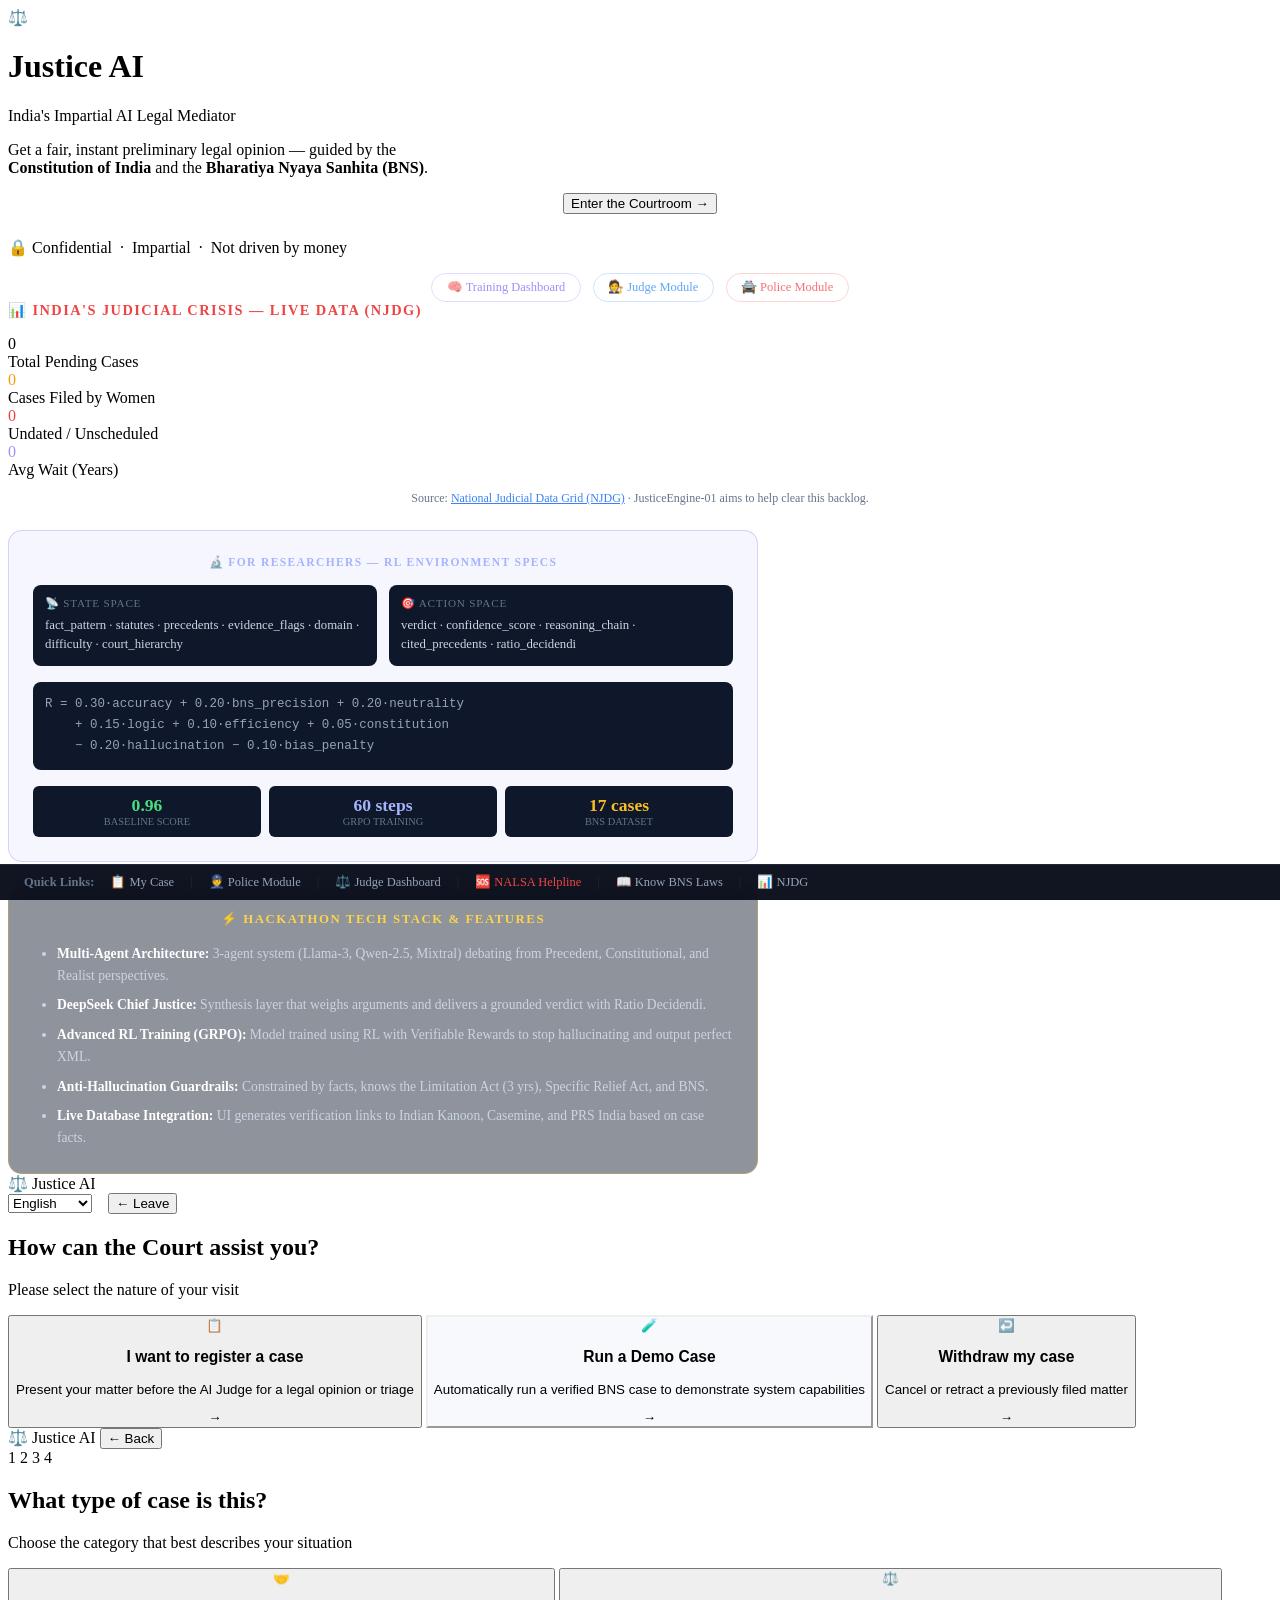
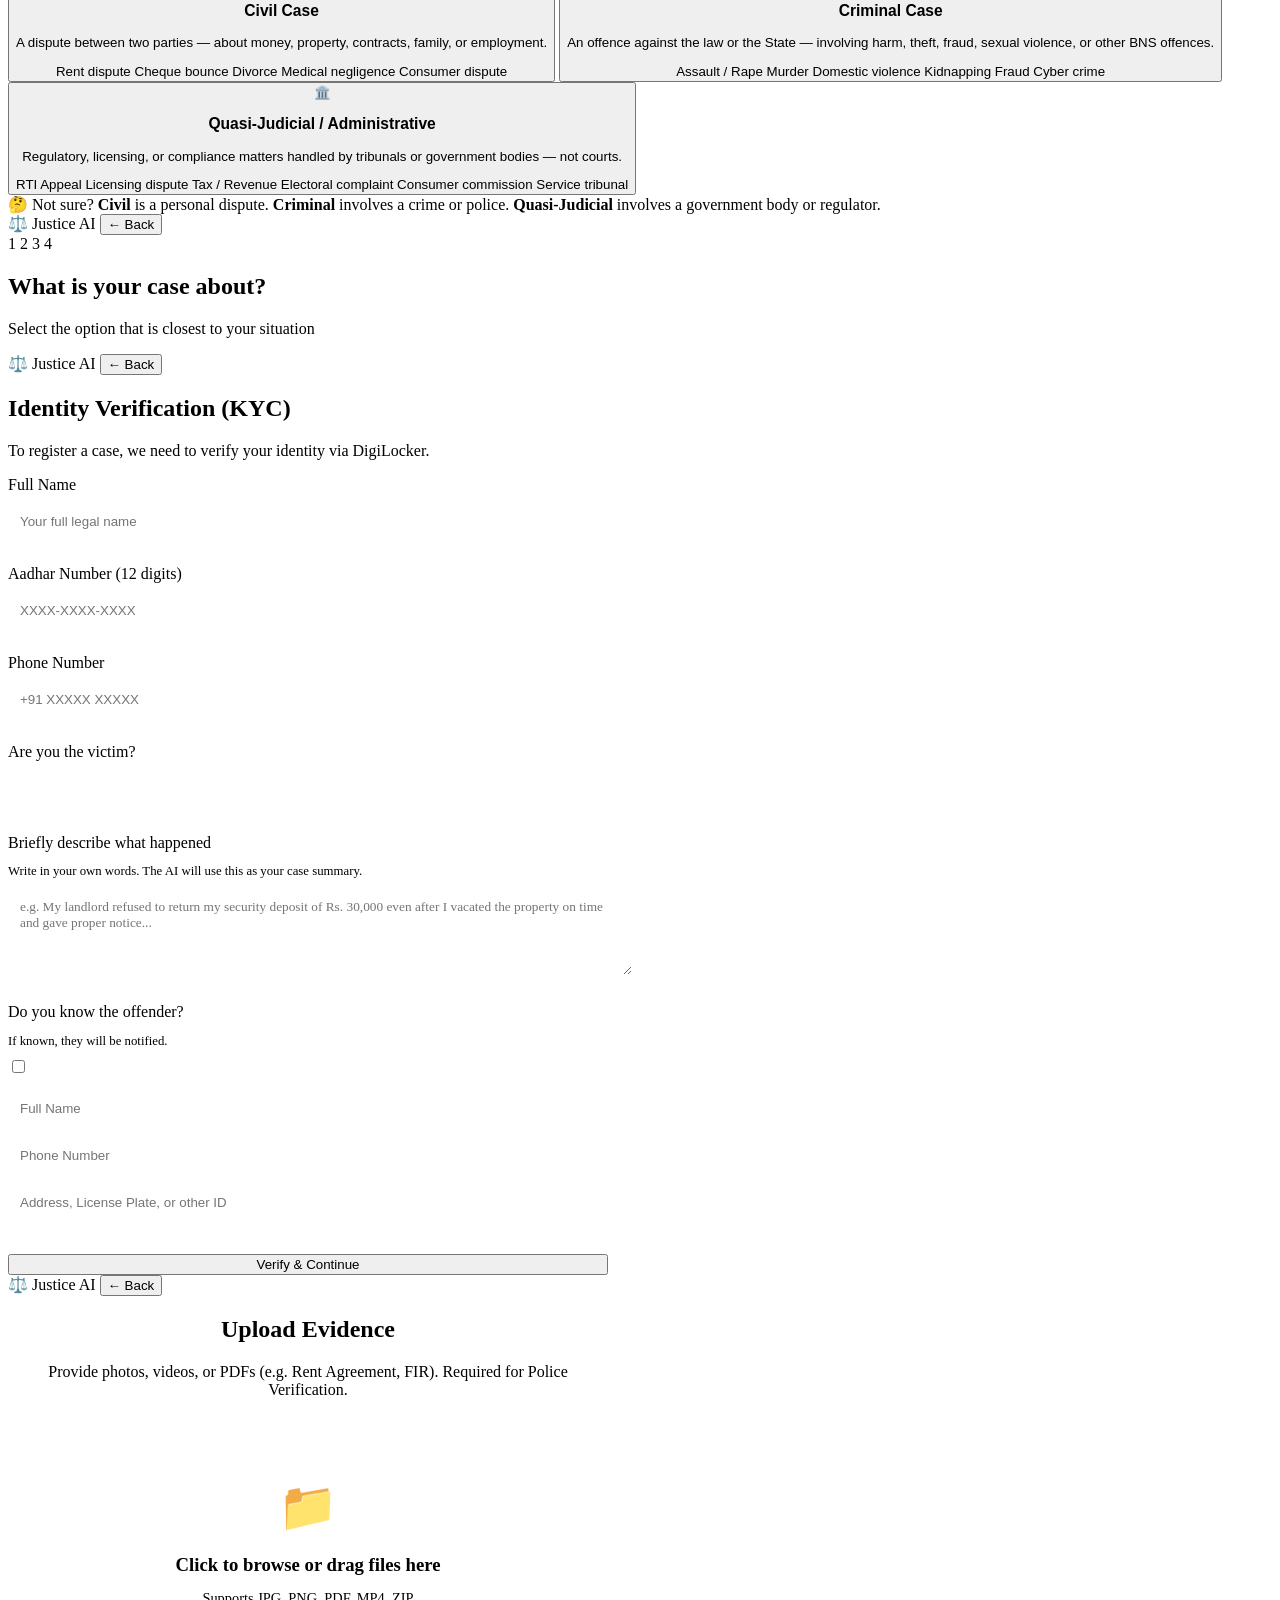
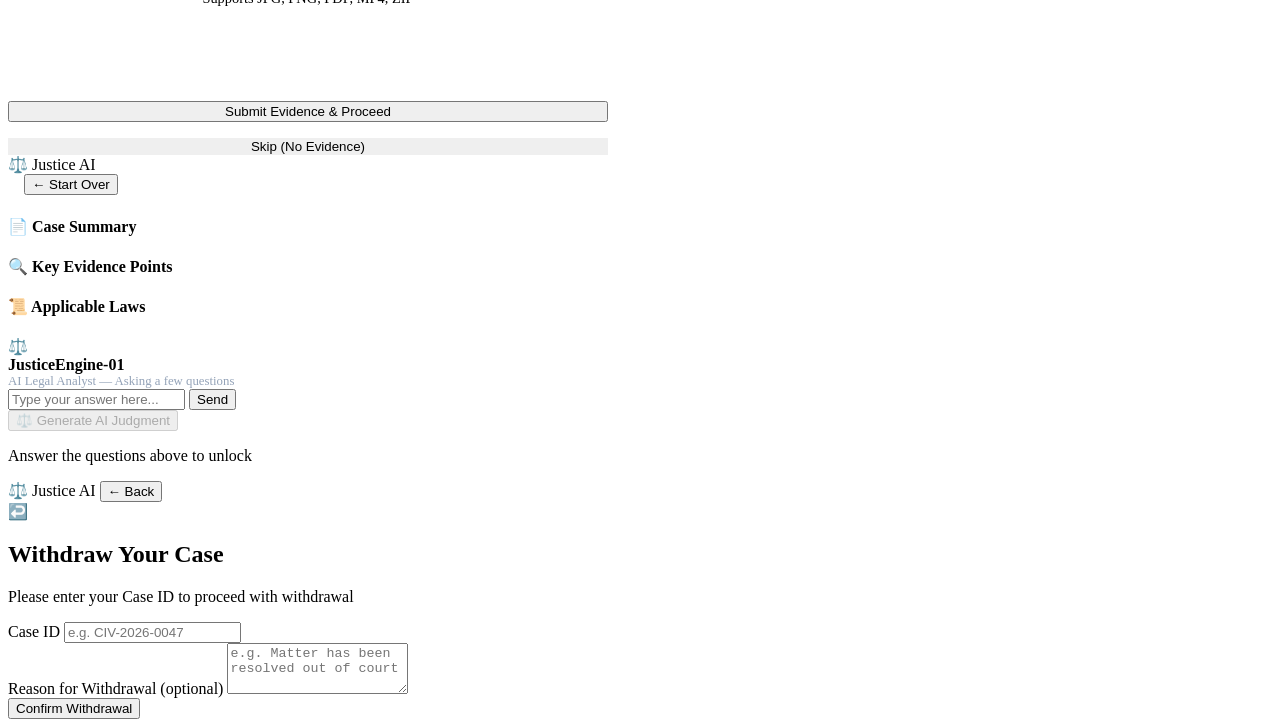
==== commit dc6de14e: "feat: add Training Dashboard with live reward curves and curriculum timeline" ====
--- a/server/ui/index.html
+++ b/server/ui/index.html
@@ -25,33 +25,93 @@
                 Get a fair, instant preliminary legal opinion — guided by the<br>
                 <strong>Constitution of India</strong> and the <strong>Bharatiya Nyaya Sanhita (BNS)</strong>.
             </p>
-            <button id="enter-btn" class="btn-gold pulse">
-                Enter the Courtroom
-                <span class="btn-arrow">→</span>
-            </button>
+            <div style="display:flex; gap:1rem; flex-wrap:wrap; justify-content:center; margin-bottom:1.5rem;">
+                <button id="enter-btn" class="btn-gold pulse">
+                    Enter the Courtroom
+                    <span class="btn-arrow">→</span>
+                </button>
+            </div>
             <p class="landing-note">🔒 Confidential &nbsp;·&nbsp; Impartial &nbsp;·&nbsp; Not driven by money</p>
 
-            <div class="overview-strip">
-                <h4>We handle all types of cases including</h4>
-                <div class="overview-chips">
-                    <span class="ov-chip">🏠 Rent &amp; Property</span>
-                    <span class="ov-chip">📄 Breach of Contract</span>
-                    <span class="ov-chip">👨‍👩‍👧 Family &amp; Divorce</span>
-                    <span class="ov-chip">⚠️ Personal Injury</span>
-                    <span class="ov-chip">🛍️ Consumer Disputes</span>
-                    <span class="ov-chip">🏥 Medical Negligence</span>
-                    <span class="ov-chip red">🚨 Sexual Assault</span>
-                    <span class="ov-chip red">💀 Murder / Homicide</span>
-                    <span class="ov-chip red">🏠 Domestic Violence</span>
-                    <span class="ov-chip red">🔗 Kidnapping</span>
-                    <span class="ov-chip">💳 Fraud &amp; Cheating</span>
-                    <span class="ov-chip">📱 Cyber Crime</span>
-                    <span class="ov-chip red">🔪 Robbery / Dacoity</span>
-                    <span class="ov-chip">💊 Drug Offences</span>
-                    <span class="ov-chip">💼 Employment Issues</span>
-                    <span class="ov-chip">+ many more...</span>
-                </div>
-            </div>
+            <!-- Admin Quick Links -->
+            <div style="display:flex; gap:0.75rem; flex-wrap:wrap; justify-content:center; margin-top:0.5rem;">
+                <a href="/training" style="font-size:0.78rem; color:#a78bfa; text-decoration:none; padding:0.35rem 0.9rem; border:1px solid rgba(167,139,250,0.3); border-radius:20px; transition:all 0.2s;">🧠 Training Dashboard</a>
+                <a href="/judge" style="font-size:0.78rem; color:#60a5fa; text-decoration:none; padding:0.35rem 0.9rem; border:1px solid rgba(96,165,250,0.3); border-radius:20px; transition:all 0.2s;">🧑‍⚖️ Judge Module</a>
+                <a href="/police_dashboard.html" style="font-size:0.78rem; color:#f87171; text-decoration:none; padding:0.35rem 0.9rem; border:1px solid rgba(248,113,113,0.3); border-radius:20px; transition:all 0.2s;">🚔 Police Module</a>
+            </div>
+
+
+
+            <!-- NJDG Live Statistics -->
+            <div class="njdg-strip">
+                <h4 style="color:#ef4444; margin:0 0 1rem; font-size:0.9rem; text-transform:uppercase; letter-spacing:0.1em;">📊 India's Judicial Crisis — Live Data (NJDG)</h4>
+                <div class="njdg-stats">
+                    <div class="njdg-stat">
+                        <div class="njdg-num" id="counter-total">0</div>
+                        <div class="njdg-label">Total Pending Cases</div>
+                    </div>
+                    <div class="njdg-stat">
+                        <div class="njdg-num" style="color:#f59e0b;" id="counter-women">0</div>
+                        <div class="njdg-label">Cases Filed by Women</div>
+                    </div>
+                    <div class="njdg-stat">
+                        <div class="njdg-num" style="color:#ef4444;" id="counter-undated">0</div>
+                        <div class="njdg-label">Undated / Unscheduled</div>
+                    </div>
+                    <div class="njdg-stat">
+                        <div class="njdg-num" style="color:#a78bfa;" id="counter-years">0</div>
+                        <div class="njdg-label">Avg Wait (Years)</div>
+                    </div>
+                </div>
+                <p style="font-size:0.75rem; color:#64748b; margin:0.75rem 0 0; text-align:center;">Source: <a href="https://njdg.ecourts.gov.in/njdg_v3/" target="_blank" style="color:#3b82f6;">National Judicial Data Grid (NJDG)</a> · JusticeEngine-01 aims to help clear this backlog.</p>
+            </div>
+
+            <!-- RL Environment Research Panel -->
+            <div style="margin-top:1.5rem; background:rgba(99,102,241,0.06); border:1px solid rgba(99,102,241,0.25); border-radius:14px; padding:1.5rem; max-width:700px; width:100%;">
+                <div style="font-size:0.72rem; color:#a5b4fc; font-weight:700; letter-spacing:0.12em; margin-bottom:1rem; text-align:center;">🔬 FOR RESEARCHERS — RL ENVIRONMENT SPECS</div>
+                <div style="display:grid; grid-template-columns:1fr 1fr; gap:0.75rem; margin-bottom:1rem;">
+                    <div style="background:#0f172a; border-radius:8px; padding:0.75rem;">
+                        <div style="font-size:0.7rem; color:#64748b; margin-bottom:0.35rem; text-transform:uppercase; letter-spacing:0.07em;">📡 State Space</div>
+                        <div style="font-size:0.8rem; color:#cbd5e1; line-height:1.5;">fact_pattern · statutes · precedents · evidence_flags · domain · difficulty · court_hierarchy</div>
+                    </div>
+                    <div style="background:#0f172a; border-radius:8px; padding:0.75rem;">
+                        <div style="font-size:0.7rem; color:#64748b; margin-bottom:0.35rem; text-transform:uppercase; letter-spacing:0.07em;">🎯 Action Space</div>
+                        <div style="font-size:0.8rem; color:#cbd5e1; line-height:1.5;">verdict · confidence_score · reasoning_chain · cited_precedents · ratio_decidendi</div>
+                    </div>
+                </div>
+                <div style="background:#0f172a; border-radius:8px; padding:0.75rem; margin-bottom:1rem; font-size:0.78rem; color:#94a3b8; font-family:monospace; line-height:1.7;">
+                    R = 0.30·accuracy + 0.20·bns_precision + 0.20·neutrality<br>
+                    &nbsp;&nbsp;&nbsp;&nbsp;+ 0.15·logic + 0.10·efficiency + 0.05·constitution<br>
+                    &nbsp;&nbsp;&nbsp;&nbsp;− 0.20·hallucination − 0.10·bias_penalty
+                </div>
+                <div style="display:grid; grid-template-columns:repeat(3,1fr); gap:0.5rem; text-align:center;">
+                    <div style="background:#0f172a; border-radius:6px; padding:0.6rem;">
+                        <div style="font-size:1.1rem; font-weight:700; color:#4ade80;">0.96</div>
+                        <div style="font-size:0.65rem; color:#64748b; text-transform:uppercase;">Baseline Score</div>
+                    </div>
+                    <div style="background:#0f172a; border-radius:6px; padding:0.6rem;">
+                        <div style="font-size:1.1rem; font-weight:700; color:#a5b4fc;">60 steps</div>
+                        <div style="font-size:0.65rem; color:#64748b; text-transform:uppercase;">GRPO Training</div>
+                    </div>
+                    <div style="background:#0f172a; border-radius:6px; padding:0.6rem;">
+                        <div style="font-size:1.1rem; font-weight:700; color:#fbbf24;">17 cases</div>
+                        <div style="font-size:0.65rem; color:#64748b; text-transform:uppercase;">BNS Dataset</div>
+                    </div>
+                </div>
+            </div>
+
+            <!-- Hackathon Tech Stack Panel -->
+            <div style="margin-top:1.5rem; background:rgba(30,41,59,0.5); border:1px solid rgba(251,191,36,0.3); border-radius:14px; padding:1.5rem; max-width:700px; width:100%; text-align:left;">
+                <div style="font-size:0.8rem; color:#fcd34d; font-weight:700; letter-spacing:0.12em; margin-bottom:1rem; text-align:center;">⚡ HACKATHON TECH STACK & FEATURES</div>
+                <ul style="color:#cbd5e1; font-size:0.85rem; line-height:1.6; margin:0; padding-left:1.5rem;">
+                    <li style="margin-bottom:0.5rem;"><strong style="color:#fff;">Multi-Agent Architecture:</strong> 3-agent system (Llama-3, Qwen-2.5, Mixtral) debating from Precedent, Constitutional, and Realist perspectives.</li>
+                    <li style="margin-bottom:0.5rem;"><strong style="color:#fff;">DeepSeek Chief Justice:</strong> Synthesis layer that weighs arguments and delivers a grounded verdict with Ratio Decidendi.</li>
+                    <li style="margin-bottom:0.5rem;"><strong style="color:#fff;">Advanced RL Training (GRPO):</strong> Model trained using RL with Verifiable Rewards to stop hallucinating and output perfect XML.</li>
+                    <li style="margin-bottom:0.5rem;"><strong style="color:#fff;">Anti-Hallucination Guardrails:</strong> Constrained by facts, knows the Limitation Act (3 yrs), Specific Relief Act, and BNS.</li>
+                    <li><strong style="color:#fff;">Live Database Integration:</strong> UI generates verification links to Indian Kanoon, Casemine, and PRS India based on case facts.</li>
+                </ul>
+            </div>
+
         </div>
     </div>
 
@@ -218,6 +278,10 @@
 
             <div class="kyc-form">
                 <div class="form-group" style="margin-bottom: 1.5rem;">
+                    <label style="display:block; margin-bottom:0.5rem; color:var(--gold);">Full Name</label>
+                    <input type="text" id="victim-name-input" placeholder="Your full legal name" style="width: 100%; padding: 0.75rem; border-radius: 6px; background: rgba(255,255,255,0.05); border: 1px solid var(--border); color: white;">
+                </div>
+                <div class="form-group" style="margin-bottom: 1.5rem;">
                     <label style="display:block; margin-bottom:0.5rem; color:var(--gold);">Aadhar Number (12 digits)</label>
                     <input type="text" id="aadhar-input" placeholder="XXXX-XXXX-XXXX" style="width: 100%; padding: 0.75rem; border-radius: 6px; background: rgba(255,255,255,0.05); border: 1px solid var(--border); color: white;" maxlength="14">
                 </div>
@@ -233,10 +297,23 @@
                         <option value="witness">No, I am a witness</option>
                     </select>
                 </div>
+                <div class="form-group" style="margin-bottom: 1.5rem;">
+                    <label style="display:block; margin-bottom:0.5rem; color:var(--gold);">Briefly describe what happened</label>
+                    <p style="font-size: 0.8rem; color: var(--muted); margin-bottom: 0.5rem;">Write in your own words. The AI will use this as your case summary.</p>
+                    <textarea id="case-summary-input" rows="4" placeholder="e.g. My landlord refused to return my security deposit of Rs. 30,000 even after I vacated the property on time and gave proper notice..." style="width:100%;padding:0.75rem;border-radius:6px;background:rgba(255,255,255,0.05);border:1px solid var(--border);color:white;font-family:inherit;resize:vertical;"></textarea>
+                </div>
                 <div class="form-group" style="margin-bottom: 2rem;">
                     <label style="display:block; margin-bottom:0.5rem; color:var(--gold);">Do you know the offender?</label>
                     <p style="font-size: 0.8rem; color: var(--muted); margin-bottom: 0.5rem;">If known, they will be notified.</p>
-                    <input type="text" id="offender-input" placeholder="Name, License Plate, or Phone (Optional)" style="width: 100%; padding: 0.75rem; border-radius: 6px; background: rgba(255,255,255,0.05); border: 1px solid var(--border); color: white;">
+                    <div style="display:flex; align-items:center; gap:0.5rem; margin-bottom:0.8rem;">
+                        <input type="checkbox" id="offender-unknown-cb" onchange="document.getElementById('offender-inputs-container').style.display = this.checked ? 'none' : 'grid'">
+                        <label for="offender-unknown-cb" style="font-size:0.9rem; color:white; cursor:pointer;">I do not know the offender</label>
+                    </div>
+                    <div id="offender-inputs-container" style="display:grid; gap:0.5rem;">
+                        <input type="text" id="offender-name" placeholder="Full Name" style="width: 100%; padding: 0.75rem; border-radius: 6px; background: rgba(255,255,255,0.05); border: 1px solid var(--border); color: white;">
+                        <input type="text" id="offender-phone" placeholder="Phone Number" style="width: 100%; padding: 0.75rem; border-radius: 6px; background: rgba(255,255,255,0.05); border: 1px solid var(--border); color: white;">
+                        <input type="text" id="offender-address" placeholder="Address, License Plate, or other ID" style="width: 100%; padding: 0.75rem; border-radius: 6px; background: rgba(255,255,255,0.05); border: 1px solid var(--border); color: white;">
+                    </div>
                 </div>
                 
                 <button id="btn-verify-kyc" class="btn-gold" style="width: 100%; justify-content: center;">
@@ -323,14 +400,7 @@
                         <!-- populated by JS -->
                     </div>
 
-                    <div id="locker-zone" class="locker-zone" title="Click to simulate uploading evidence document">
-                        <span style="font-size:1.5rem;">📁</span>
-                        <div>
-                            <strong>Evidence Locker</strong>
-                            <p style="font-size:0.8rem; margin:0; color:#94a3b8;">Click to add a document, photo or PDF</p>
-                        </div>
-                    </div>
-
+                    <!-- Locker zone removed as per user feedback; evidence is uploaded on previous screen -->
                     <div class="chat-input-bar">
                         <input id="chat-input" type="text" placeholder="Type your answer here...">
                         <button id="chat-send" class="btn-send">Send</button>
@@ -339,14 +409,23 @@
                     <button id="generate-btn" class="btn-gold w-100 mt-2" disabled>
                         ⚖️ Generate AI Judgment
                     </button>
-                    <p id="generate-hint" class="generate-hint">Answer the questions above to unlock the judgment</p>
+                    <button id="forward-btn" class="btn-gold w-100 mt-2" style="display:none;" disabled>
+                        📋 Generate Forwarding Certificate
+                    </button>
+                    <p id="generate-hint" class="generate-hint">Answer the questions above to unlock</p>
                 </div>
 
                 <!-- State B: AI Processing -->
                 <div id="ai-thinking" style="display:none;" class="ai-thinking-panel">
                     <div class="thinking-orb">⚖️</div>
-                    <h3>Consulting the Constitution &amp; BNS...</h3>
-                    <p>JusticeEngine-01 is reviewing your dossier</p>
+                    <h3>Judicial Council is Deliberating...</h3>
+                    <p style="color:var(--muted); margin-bottom:1.2rem;">3 independent AI models are analyzing your case in parallel</p>
+                    <div style="display:flex; flex-direction:column; gap:0.5rem; max-width:340px; margin:0 auto;">
+                        <div class="agent-status-row"><span class="agent-dot pulse-dot"></span><span style="font-size:0.82rem;">Agent 1 — Llama-3.3-70B (Precedent Analyst)</span></div>
+                        <div class="agent-status-row"><span class="agent-dot pulse-dot" style="animation-delay:0.3s"></span><span style="font-size:0.82rem;">Agent 2 — Qwen-2.5-72B (Constitutional Scholar)</span></div>
+                        <div class="agent-status-row"><span class="agent-dot pulse-dot" style="animation-delay:0.6s"></span><span style="font-size:0.82rem;">Agent 3 — Mixtral-8x7B (Legal Realist)</span></div>
+                        <div class="agent-status-row" style="margin-top:0.5rem; border-top:1px solid var(--border); padding-top:0.5rem;"><span class="agent-dot pulse-dot" style="background:#a5b4fc; animation-delay:0.9s"></span><span style="font-size:0.82rem; color:#a5b4fc;">Chief Justice — DeepSeek-R1-32B (Synthesis)</span></div>
+                    </div>
                 </div>
 
                 <!-- State C: AI Verdict -->
@@ -367,26 +446,71 @@
                         </div>
                     </div>
 
+                    <!-- Council Deliberation Cards -->
+                    <div id="v-council-block" style="display:none; margin-bottom:1.5rem;">
+                        <h4 style="color:var(--gold); margin-bottom:1rem; font-size:0.95rem; letter-spacing:0.05em;">🏛️ JUDICIAL COUNCIL DELIBERATION</h4>
+                        <div id="v-council-cards" style="display:grid; grid-template-columns:1fr 1fr 1fr; gap:0.75rem; margin-bottom:1rem;"></div>
+                        <div id="v-chief-justice" style="background:linear-gradient(135deg,rgba(99,102,241,0.12),rgba(139,92,246,0.08)); border:1px solid rgba(99,102,241,0.4); border-radius:10px; padding:1rem; display:none;">
+                            <div style="font-size:0.7rem; color:#a5b4fc; font-weight:700; letter-spacing:0.1em; margin-bottom:0.4rem;">⚖️ CHIEF JUSTICE — DeepSeek-R1 SYNTHESIS</div>
+                            <p id="v-cj-text" style="font-size:0.85rem; color:#e2e8f0; line-height:1.5; margin:0;"></p>
+                        </div>
+                    </div>
+
                     <div class="verdict-analysis">
                         <h4>📘 Legal Analysis</h4>
                         <p id="v-reasoning"></p>
+                    </div>
+
+                    <div id="v-ratio-block" class="verdict-analysis" style="display:none; border-top:1px solid var(--border); margin-top:1rem; padding-top:1rem;">
+                        <h4>⚖️ Ratio Decidendi</h4>
+                        <p id="v-ratio" style="font-style:italic; color: #a4bdfc;"></p>
+                    </div>
+
+                    <div id="v-obiter-block" class="verdict-analysis" style="display:none; border-top:1px solid var(--border); margin-top:1rem; padding-top:1rem;">
+                        <h4>📝 Obiter Dicta</h4>
+                        <p id="v-obiter" style="font-style:italic; color: var(--muted);"></p>
+                    </div>
+
+                    <!-- Legal Reference Panel -->
+                    <div id="v-legal-refs" style="margin:1.2rem 0; border:1px solid rgba(201,168,76,0.2); border-radius:10px; padding:1rem; background:rgba(201,168,76,0.04); display:none;">
+                        <div style="font-size:0.72rem; color:var(--gold); font-weight:700; letter-spacing:0.08em; margin-bottom:0.7rem;">🔍 VERIFY THIS JUDGMENT — OFFICIAL LEGAL SOURCES</div>
+                        <div style="display:flex; flex-wrap:wrap; gap:0.5rem;">
+                            <a id="ref-ikanoon" href="#" target="_blank" rel="noopener" class="ref-link ref-ik">📖 Indian Kanoon</a>
+                            <a id="ref-casemine" href="#" target="_blank" rel="noopener" class="ref-link ref-cm">⚖️ Casemine</a>
+                            <a id="ref-prs" href="#" target="_blank" rel="noopener" class="ref-link ref-prs">🏛️ PRS India</a>
+                            <a href="https://www.indiacode.nic.in/" target="_blank" rel="noopener" class="ref-link ref-ic">📜 India Code</a>
+                            <a href="https://main.sci.gov.in/" target="_blank" rel="noopener" class="ref-link ref-sc">🏛️ Supreme Court</a>
+                        </div>
+                        <div style="margin-top:0.6rem; font-size:0.68rem; color:var(--muted);">
+                            CPC remedies available: <span style="color:#a5b4fc;">Reference (Sec 113)</span> · <span style="color:#6ee7b7;">Review (Order 47)</span> · <span style="color:#fca5a5;">Revision (Sec 115)</span>
+                        </div>
                     </div>
 
                     <div class="verdict-actions">
                         <p class="verdict-action-label">What would you like to do?</p>
                         <button id="btn-accept" class="verdict-btn accept">
                             <span class="vbtn-icon">✅</span>
-                            <div>
-                                <strong>Accept &amp; Close Case</strong>
-                                <p>I accept this resolution. Please finalise and record.</p>
-                            </div>
+                            <div><strong>Accept &amp; Close Case</strong><p>I accept this resolution. Please finalise and record.</p></div>
+                        </button>
+                        <button id="btn-appeal" class="verdict-btn" style="border-color:#f59e0b; background:rgba(245,158,11,0.05);">
+                            <span class="vbtn-icon">📤</span>
+                            <div><strong>Appeal</strong><p>Challenge this judgment. A fresh review will be conducted.</p></div>
+                        </button>
+                        <button id="btn-review" class="verdict-btn" style="border-color:#8b5cf6; background:rgba(139,92,246,0.05);">
+                            <span class="vbtn-icon">🔍</span>
+                            <div><strong>Review Petition</strong><p>Request the AI to review its own judgment for error apparent on the record (CPC Order 47).</p></div>
+                        </button>
+                        <button id="btn-revision" class="verdict-btn" style="border-color:#06b6d4; background:rgba(6,182,212,0.05);">
+                            <span class="vbtn-icon">🔄</span>
+                            <div><strong>Revision</strong><p>Allege an error of jurisdiction or material irregularity.</p></div>
+                        </button>
+                        <button id="btn-reference" class="verdict-btn" style="border-color:#10b981; background:rgba(16,185,129,0.05);">
+                            <span class="vbtn-icon">📋</span>
+                            <div><strong>Reference to Human Judge</strong><p>AI recommends referring a complex question of law to a higher authority (CPC Sec 113).</p></div>
                         </button>
                         <button id="btn-escalate" class="verdict-btn escalate">
                             <span class="vbtn-icon">🧑‍⚖️</span>
-                            <div>
-                                <strong>Request Human Judge</strong>
-                                <p>I am not satisfied. I want a real judge to review this.</p>
-                            </div>
+                            <div><strong>Escalate to Human Judge</strong><p>I am not satisfied. I demand a real judge regardless of AI finding.</p></div>
                         </button>
                     </div>
                 </div>
@@ -400,11 +524,11 @@
                     <button class="btn-ghost mt-2" onclick="location.reload()">← Return to Homepage</button>
                 </div>
 
-                <!-- State E: Escalated -->
+                <!-- State E: Escalated / Appealed -->
                 <div id="escalated-panel" style="display:none;" class="outcome-panel escalated">
                     <div class="outcome-icon">🧑‍⚖️</div>
-                    <h3>Case Forwarded to Human Judge</h3>
-                    <p>Your complete case file and the AI's preliminary analysis have been securely sent to a human presiding officer for review.</p>
+                    <h3 id="escalated-title">Case Forwarded to Human Judge</h3>
+                    <p id="escalated-msg">Your complete case file and the AI's preliminary analysis have been securely sent to a human presiding officer for review.</p>
                     <p style="font-size:0.85rem; color:#94a3b8; margin-top:1rem;">Note: Human review may take longer than AI resolution.</p>
                     <button class="btn-ghost mt-2" onclick="location.reload()">← Return to Homepage</button>
                 </div>
@@ -458,5 +582,21 @@
     </div>
 
     <script src="/script.js"></script>
+
+    <!-- Quick Links Persistent Footer -->
+    <div id="quick-links-footer" style="position:fixed;bottom:0;left:0;right:0;background:rgba(10,14,26,0.97);backdrop-filter:blur(10px);border-top:1px solid #1e293b;padding:0.6rem 1.5rem;display:flex;align-items:center;gap:1rem;overflow-x:auto;z-index:900;font-size:0.78rem;">
+        <span style="color:#64748b;font-weight:600;white-space:nowrap;">Quick Links:</span>
+        <a href="/" style="color:#94a3b8;text-decoration:none;white-space:nowrap;" onclick="show('screen-action');return false;">📋 My Case</a>
+        <span style="color:#1e293b;">|</span>
+        <a href="/police" target="_blank" style="color:#94a3b8;text-decoration:none;white-space:nowrap;">👮 Police Module</a>
+        <span style="color:#1e293b;">|</span>
+        <a href="/judge" target="_blank" style="color:#94a3b8;text-decoration:none;white-space:nowrap;">⚖️ Judge Dashboard</a>
+        <span style="color:#1e293b;">|</span>
+        <a href="https://nalsa.gov.in" target="_blank" style="color:#ef4444;text-decoration:none;white-space:nowrap;">🆘 NALSA Helpline</a>
+        <span style="color:#1e293b;">|</span>
+        <a href="https://www.mha.gov.in/en/commoncontent/new-criminal-laws" target="_blank" style="color:#94a3b8;text-decoration:none;white-space:nowrap;">📖 Know BNS Laws</a>
+        <span style="color:#1e293b;">|</span>
+        <a href="https://njdg.ecourts.gov.in/njdg_v3/" target="_blank" style="color:#94a3b8;text-decoration:none;white-space:nowrap;">📊 NJDG</a>
+    </div>
 </body>
 </html>
